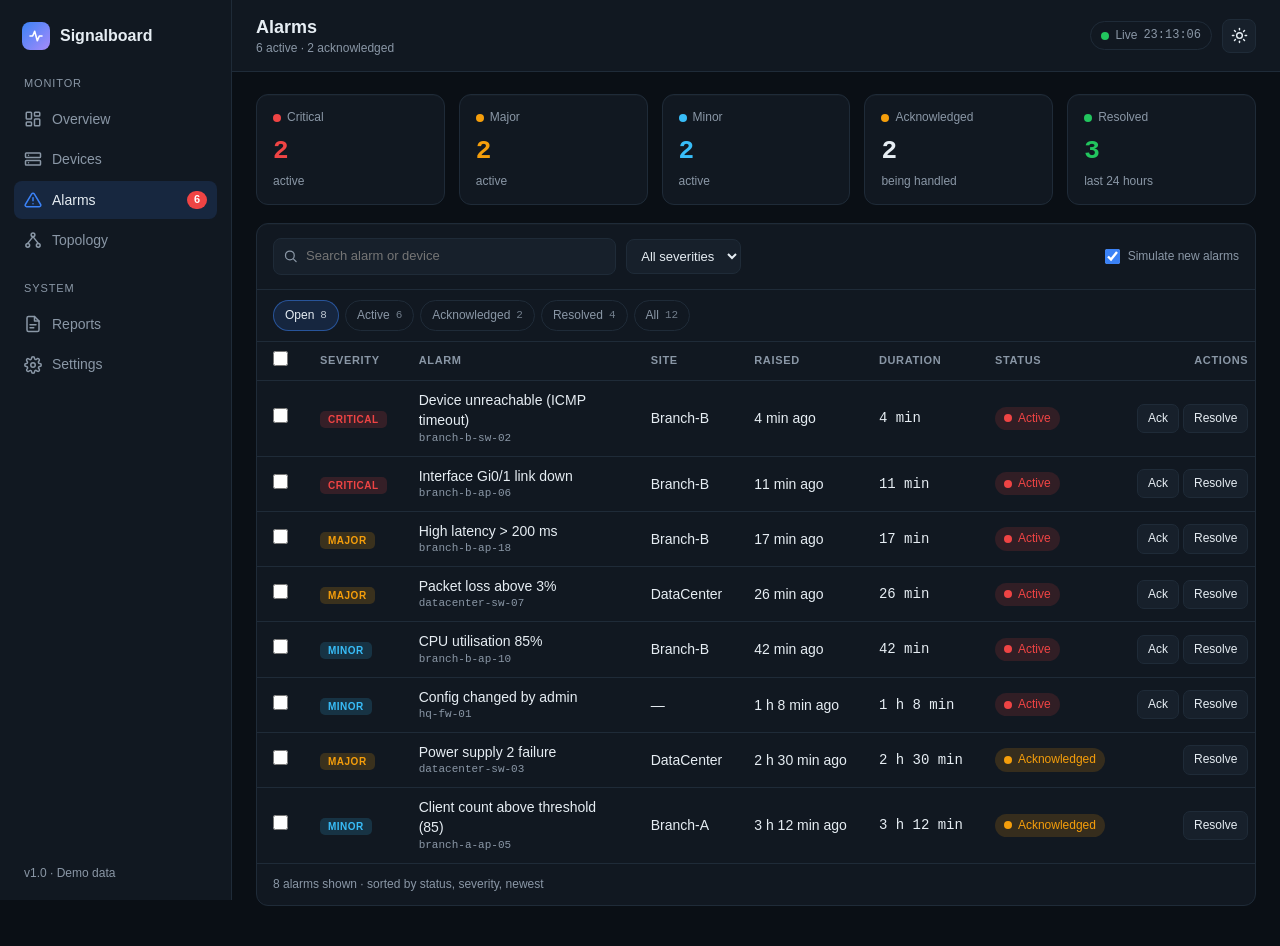
==== alarms.html @ ea146027 "Add files via upload" ====
<!DOCTYPE html>
<html lang="en" data-theme="dark">
<head>
<meta charset="UTF-8">
<meta name="viewport" content="width=device-width, initial-scale=1.0">
<title>Alarms — Signalboard NOC Dashboard</title>
<script>try{document.documentElement.setAttribute("data-theme",localStorage.getItem("sb-theme")||"dark")}catch(e){}</script>
<link rel="stylesheet" href="assets/css/style.css">
</head>
<body>
<div class="app">

  <!-- ========== SIDEBAR ========== -->
  <aside class="sidebar" id="sidebar">
    <div class="brand">
      <div class="brand-mark">
        <svg width="16" height="16" viewBox="0 0 24 24" fill="none" stroke="#fff" stroke-width="2.4" stroke-linecap="round" stroke-linejoin="round"><polyline points="3 12 7 12 10 5 14 19 17 12 21 12"/></svg>
      </div>
      Signalboard
    </div>

    <nav class="nav">
      <div class="nav-label">Monitor</div>
      <a href="index.html">
        <svg width="18" height="18" viewBox="0 0 24 24" fill="none" stroke="currentColor" stroke-width="2" stroke-linecap="round" stroke-linejoin="round"><rect x="3" y="3" width="7" height="9" rx="1"/><rect x="14" y="3" width="7" height="5" rx="1"/><rect x="14" y="12" width="7" height="9" rx="1"/><rect x="3" y="16" width="7" height="5" rx="1"/></svg>
        Overview
      </a>
      <a href="devices.html">
        <svg width="18" height="18" viewBox="0 0 24 24" fill="none" stroke="currentColor" stroke-width="2" stroke-linecap="round" stroke-linejoin="round"><rect x="2" y="4" width="20" height="6" rx="1"/><rect x="2" y="14" width="20" height="6" rx="1"/><line x1="6" y1="7" x2="6.01" y2="7"/><line x1="6" y1="17" x2="6.01" y2="17"/></svg>
        Devices
      </a>
      <a href="alarms.html" class="active">
        <svg width="18" height="18" viewBox="0 0 24 24" fill="none" stroke="currentColor" stroke-width="2" stroke-linecap="round" stroke-linejoin="round"><path d="M10.3 3.9 1.8 18a2 2 0 0 0 1.7 3h17a2 2 0 0 0 1.7-3L13.7 3.9a2 2 0 0 0-3.4 0z"/><line x1="12" y1="9" x2="12" y2="13"/><line x1="12" y1="17" x2="12.01" y2="17"/></svg>
        Alarms <span class="count" id="navAlarmCount">0</span>
      </a>
      <a href="#">
        <svg width="18" height="18" viewBox="0 0 24 24" fill="none" stroke="currentColor" stroke-width="2" stroke-linecap="round" stroke-linejoin="round"><circle cx="12" cy="5" r="2.5"/><circle cx="5" cy="19" r="2.5"/><circle cx="19" cy="19" r="2.5"/><line x1="12" y1="7.5" x2="5" y2="16.5"/><line x1="12" y1="7.5" x2="19" y2="16.5"/></svg>
        Topology
      </a>
    </nav>

    <nav class="nav">
      <div class="nav-label">System</div>
      <a href="#">
        <svg width="18" height="18" viewBox="0 0 24 24" fill="none" stroke="currentColor" stroke-width="2" stroke-linecap="round" stroke-linejoin="round"><path d="M14 2H6a2 2 0 0 0-2 2v16a2 2 0 0 0 2 2h12a2 2 0 0 0 2-2V8z"/><polyline points="14 2 14 8 20 8"/><line x1="8" y1="13" x2="16" y2="13"/><line x1="8" y1="17" x2="13" y2="17"/></svg>
        Reports
      </a>
      <a href="#">
        <svg width="18" height="18" viewBox="0 0 24 24" fill="none" stroke="currentColor" stroke-width="2" stroke-linecap="round" stroke-linejoin="round"><circle cx="12" cy="12" r="3"/><path d="M19.4 15a1.7 1.7 0 0 0 .3 1.8l.1.1a2 2 0 1 1-2.8 2.8l-.1-.1a1.7 1.7 0 0 0-1.8-.3 1.7 1.7 0 0 0-1 1.5V21a2 2 0 1 1-4 0v-.1a1.7 1.7 0 0 0-1.1-1.5 1.7 1.7 0 0 0-1.8.3l-.1.1a2 2 0 1 1-2.8-2.8l.1-.1a1.7 1.7 0 0 0 .3-1.8 1.7 1.7 0 0 0-1.5-1H3a2 2 0 1 1 0-4h.1a1.7 1.7 0 0 0 1.5-1.1 1.7 1.7 0 0 0-.3-1.8l-.1-.1a2 2 0 1 1 2.8-2.8l.1.1a1.7 1.7 0 0 0 1.8.3H9a1.7 1.7 0 0 0 1-1.5V3a2 2 0 1 1 4 0v.1a1.7 1.7 0 0 0 1 1.5 1.7 1.7 0 0 0 1.8-.3l.1-.1a2 2 0 1 1 2.8 2.8l-.1.1a1.7 1.7 0 0 0-.3 1.8V9a1.7 1.7 0 0 0 1.5 1H21a2 2 0 1 1 0 4h-.1a1.7 1.7 0 0 0-1.5 1z"/></svg>
        Settings
      </a>
    </nav>

    <div class="sidebar-foot">v1.0 · Demo data</div>
  </aside>
  <div class="scrim" id="scrim"></div>

  <!-- ========== MAIN ========== -->
  <div class="main">
    <header class="topbar">
      <button class="icon-btn menu-btn" id="menuBtn" aria-label="Open menu">
        <svg width="18" height="18" viewBox="0 0 24 24" fill="none" stroke="currentColor" stroke-width="2" stroke-linecap="round"><line x1="3" y1="6" x2="21" y2="6"/><line x1="3" y1="12" x2="21" y2="12"/><line x1="3" y1="18" x2="21" y2="18"/></svg>
      </button>
      <div>
        <h1>Alarms</h1>
        <div class="sub" id="pageSub">Live alarm console</div>
      </div>
      <div class="topbar-right">
        <span class="live"><span class="dot"></span><span class="live-text">Live</span> <span class="mono" id="clock">--:--:--</span></span>
        <button class="icon-btn" id="themeBtn" aria-label="Toggle theme">
          <svg id="themeIcon" width="17" height="17" viewBox="0 0 24 24" fill="none" stroke="currentColor" stroke-width="2" stroke-linecap="round" stroke-linejoin="round"></svg>
        </button>
      </div>
    </header>


    <main class="content">

      <!-- Severity summary (click to filter) -->
      <section class="kpis" id="sevCards"></section>

      <section class="card">
        <!-- Toolbar -->
        <div class="toolbar">
          <label class="search">
            <svg width="15" height="15" viewBox="0 0 24 24" fill="none" stroke="currentColor" stroke-width="2" stroke-linecap="round"><circle cx="11" cy="11" r="7"/><line x1="21" y1="21" x2="16.6" y2="16.6"/></svg>
            <input class="input" id="q" type="search" placeholder="Search alarm or device" autocomplete="off">
          </label>
          <div class="filters">
            <select class="select" id="fSev" aria-label="Filter by severity">
              <option value="all">All severities</option>
              <option value="critical">Critical</option>
              <option value="major">Major</option>
              <option value="minor">Minor</option>
            </select>
          </div>
          <div class="spacer"></div>
          <label class="toggle">
            <input type="checkbox" id="simToggle" checked>
            <span>Simulate new alarms</span>
          </label>
        </div>

        <!-- Status chips -->
        <div class="toolbar" style="padding-top:10px;padding-bottom:10px">
          <div class="chips" id="chips"></div>
        </div>

        <!-- Bulk action bar (visible when rows are selected) -->
        <div class="bulkbar" id="bulkbar" hidden>
          <span id="bulkCount">0 selected</span>
          <button class="btn" id="bulkAck">Acknowledge</button>
          <button class="btn" id="bulkResolve">Resolve</button>
          <button class="btn" id="bulkClear" style="margin-left:auto">Clear selection</button>
        </div>

        <!-- Alarm table -->
        <div class="table-scroll">
          <table class="dev-table alarm-table">
            <thead>
              <tr>
                <th style="width:36px"><input type="checkbox" class="cb" id="selAll" aria-label="Select all"></th>
                <th>Severity</th>
                <th>Alarm</th>
                <th class="hide-sm">Site</th>
                <th class="hide-sm">Raised</th>
                <th class="hide-sm">Duration</th>
                <th class="hide-sm">Status</th>
                <th class="num hide-sm">Actions</th>
              </tr>
            </thead>
            <tbody id="rows"></tbody>
          </table>
          <div class="empty" id="empty" hidden>No alarms match your filters. 🎉</div>
        </div>

        <div class="pager">
          <span class="info" id="pagerInfo"></span>
        </div>
      </section>
    </main>
  </div>
</div>

<!-- Alarm detail drawer -->
<div class="scrim drawer-scrim" id="drawerScrim"></div>
<aside class="drawer" id="drawer" aria-hidden="true">
  <div class="drawer-head">
    <div>
      <div id="dSev"></div>
      <h3 style="margin-top:8px" id="dMsg">—</h3>
      <div class="dev-sub mono" id="dDevice"></div>
    </div>
    <button class="icon-btn" id="drawerClose" aria-label="Close">
      <svg width="16" height="16" viewBox="0 0 24 24" fill="none" stroke="currentColor" stroke-width="2" stroke-linecap="round"><line x1="18" y1="6" x2="6" y2="18"/><line x1="6" y1="6" x2="18" y2="18"/></svg>
    </button>
  </div>
  <div class="drawer-body">
    <div>
      <div class="section-title">Details</div>
      <dl class="kv" id="dInfo"></dl>
    </div>
    <div>
      <div class="section-title">Timeline</div>
      <ol class="timeline" id="dTimeline"></ol>
    </div>
    <div>
      <div class="section-title">Notes</div>
      <div id="dNotes"></div>
      <textarea class="input textarea" id="noteInput" rows="3" placeholder="Add a note for the team…"></textarea>
      <div style="display:flex;justify-content:flex-end;margin-top:8px">
        <button class="btn" id="noteBtn">Add note</button>
      </div>
    </div>
  </div>
  <div class="drawer-foot">
    <button class="btn btn-lg" id="dAck">Acknowledge</button>
    <button class="btn btn-lg btn-primary" id="dResolve" style="margin-left:auto">Resolve</button>
  </div>
</aside>

<script src="assets/js/data.js"></script>
<script src="assets/js/app.js"></script>
<script src="assets/js/alarms.js"></script>
</body>
</html>
---- assets/css/style.css ----
/* =========================================================
   Signalboard NOC Dashboard — shared stylesheet
   Colors are defined once as CSS variables per theme.
   ========================================================= */

/* ---------- Theme tokens ---------- */
:root[data-theme="dark"] {
  --bg: #0a0f15;
  --panel: #111821;
  --panel-2: #17202b;
  --border: #1f2b38;
  --text: #e6edf3;
  --muted: #8a97a6;
  --accent: #3b82f6;
  --ok: #22c55e;
  --warn: #f59e0b;
  --crit: #ef4444;
  --in: #38bdf8;
  --out: #a78bfa;
  --grid: rgba(255,255,255,0.06);
  --shadow: 0 1px 0 rgba(255,255,255,0.02) inset;
  --overlay: rgba(0,0,0,0.5);
}
:root[data-theme="light"] {
  --bg: #f3f5f8;
  --panel: #ffffff;
  --panel-2: #f6f8fb;
  --border: #e1e6ed;
  --text: #17202b;
  --muted: #5f6b7a;
  --accent: #2563eb;
  --ok: #16a34a;
  --warn: #d97706;
  --crit: #dc2626;
  --in: #0284c7;
  --out: #7c3aed;
  --grid: rgba(0,0,0,0.07);
  --shadow: 0 1px 2px rgba(16,24,40,0.05);
  --overlay: rgba(15,23,42,0.35);
}

/* ---------- Base ---------- */
* { box-sizing: border-box; margin: 0; padding: 0; }
html, body { height: 100%; }
body {
  font-family: -apple-system, BlinkMacSystemFont, "Segoe UI", Roboto, "Helvetica Neue", Arial, sans-serif;
  background: var(--bg);
  color: var(--text);
  font-size: 14px;
  line-height: 1.45;
  -webkit-font-smoothing: antialiased;
}
.mono { font-family: ui-monospace, "SF Mono", Menlo, Consolas, monospace; font-variant-numeric: tabular-nums; }
.muted { color: var(--muted); }

/* ---------- App layout ---------- */
.app { display: grid; grid-template-columns: 232px 1fr; min-height: 100vh; }

.sidebar {
  background: var(--panel);
  border-right: 1px solid var(--border);
  padding: 18px 14px;
  display: flex; flex-direction: column; gap: 22px;
  position: sticky; top: 0; height: 100vh;
}
.brand { display: flex; align-items: center; gap: 10px; padding: 4px 8px; font-weight: 700; font-size: 16px; }
.brand-mark {
  width: 28px; height: 28px; border-radius: 8px;
  background: linear-gradient(135deg, var(--accent), var(--out));
  display: grid; place-items: center;
}
.nav { display: flex; flex-direction: column; gap: 2px; }
.nav-label { font-size: 11px; text-transform: uppercase; letter-spacing: .08em; color: var(--muted); padding: 0 10px 6px; }
.nav a {
  display: flex; align-items: center; gap: 10px;
  padding: 9px 10px; border-radius: 8px;
  color: var(--muted); text-decoration: none; font-weight: 500;
}
.nav a:hover { background: var(--panel-2); color: var(--text); }
.nav a.active { background: color-mix(in srgb, var(--accent) 14%, transparent); color: var(--text); }
.nav a.active svg { color: var(--accent); }
.nav .count {
  margin-left: auto; font-size: 11px; font-weight: 600;
  background: var(--crit); color: #fff; border-radius: 999px; padding: 1px 7px;
}
.sidebar-foot { margin-top: auto; font-size: 12px; color: var(--muted); padding: 0 10px; }

.main { display: flex; flex-direction: column; min-width: 0; }

.topbar {
  display: flex; align-items: center; gap: 12px;
  padding: 14px 24px; border-bottom: 1px solid var(--border);
  background: var(--panel); position: sticky; top: 0; z-index: 5;
}
.topbar h1 { font-size: 18px; font-weight: 650; }
.topbar .sub { color: var(--muted); font-size: 12px; }
.topbar-right { margin-left: auto; display: flex; align-items: center; gap: 10px; }
.live {
  display: inline-flex; align-items: center; gap: 6px;
  font-size: 12px; color: var(--muted);
  padding: 5px 10px; border: 1px solid var(--border); border-radius: 999px;
}
.dot { width: 8px; height: 8px; border-radius: 50%; background: var(--ok); display: inline-block; flex-shrink: 0; }
.dot.up { background: var(--ok); }
.dot.warning { background: var(--warn); }
.dot.down { background: var(--crit); }
.live .dot { animation: pulse 1.6s infinite; }
@keyframes pulse {
  0% { box-shadow: 0 0 0 0 color-mix(in srgb, var(--ok) 60%, transparent); }
  70% { box-shadow: 0 0 0 7px transparent; }
  100% { box-shadow: 0 0 0 0 transparent; }
}
.icon-btn {
  width: 34px; height: 34px; border-radius: 8px;
  border: 1px solid var(--border); background: var(--panel-2); color: var(--text);
  display: grid; place-items: center; cursor: pointer;
}
.icon-btn:hover { border-color: var(--accent); }
.menu-btn { display: none; }

.content { padding: 22px 24px 40px; display: flex; flex-direction: column; gap: 18px; }

/* ---------- Cards ---------- */
.card {
  background: var(--panel);
  border: 1px solid var(--border);
  border-radius: 12px;
  box-shadow: var(--shadow);
}
.card-head { display: flex; align-items: center; gap: 10px; padding: 14px 16px 0; }
.card-head h2 { font-size: 14px; font-weight: 600; }
.card-head .hint { color: var(--muted); font-size: 12px; margin-left: auto; }
.card-body { padding: 14px 16px 16px; }

/* ---------- Buttons & form controls ---------- */
.btn {
  font: inherit; font-size: 12px; font-weight: 500;
  padding: 5px 10px; border-radius: 7px; cursor: pointer;
  border: 1px solid var(--border); background: var(--panel-2); color: var(--text);
  display: inline-flex; align-items: center; gap: 6px; white-space: nowrap;
}
.btn:hover { border-color: var(--accent); }
.btn:disabled { cursor: default; border-color: var(--border); opacity: .6; }
.btn-lg { font-size: 13px; padding: 8px 12px; }
.btn-primary { background: var(--accent); border-color: var(--accent); color: #fff; }
.btn-primary:hover { filter: brightness(1.08); }

.input, .select {
  font: inherit; font-size: 13px; color: var(--text);
  background: var(--panel-2); border: 1px solid var(--border);
  border-radius: 8px; padding: 8px 10px; outline: none;
}
.input:focus, .select:focus { border-color: var(--accent); }
.search { position: relative; flex: 1; min-width: 200px; max-width: 360px; }
.search svg { position: absolute; left: 10px; top: 50%; transform: translateY(-50%); color: var(--muted); }
.search .input { width: 100%; padding-left: 32px; }

.chips { display: flex; gap: 6px; flex-wrap: wrap; }
.chip {
  font: inherit; font-size: 12px; font-weight: 500; cursor: pointer;
  padding: 6px 11px; border-radius: 999px;
  border: 1px solid var(--border); background: transparent; color: var(--muted);
  display: inline-flex; align-items: center; gap: 6px;
}
.chip:hover { color: var(--text); }
.chip.active { background: color-mix(in srgb, var(--accent) 14%, transparent); border-color: color-mix(in srgb, var(--accent) 50%, transparent); color: var(--text); }
.chip .n { font-family: ui-monospace, Menlo, Consolas, monospace; font-size: 11px; opacity: .8; }

/* ---------- Status badge ---------- */
.badge {
  display: inline-flex; align-items: center; gap: 6px;
  font-size: 12px; font-weight: 500; padding: 3px 9px; border-radius: 999px;
}
.badge.up { background: color-mix(in srgb, var(--ok) 14%, transparent); color: var(--ok); }
.badge.warning { background: color-mix(in srgb, var(--warn) 16%, transparent); color: var(--warn); }
.badge.down { background: color-mix(in srgb, var(--crit) 14%, transparent); color: var(--crit); }

/* ---------- Tables ---------- */
table { width: 100%; border-collapse: collapse; }
th, td { text-align: left; padding: 9px 16px; border-top: 1px solid var(--border); white-space: nowrap; }
th { font-size: 11px; text-transform: uppercase; letter-spacing: .06em; color: var(--muted); font-weight: 600; border-top: none; }
td.num, th.num { text-align: right; }
.lat-good { color: var(--ok); }
.lat-mid { color: var(--warn); }
.lat-bad { color: var(--crit); }
.dev-name { font-weight: 500; }
.dev-sub { font-size: 11px; color: var(--muted); }
.table-scroll { overflow-x: auto; }

/* ---------- Overview: KPIs ---------- */
.kpis { display: grid; grid-template-columns: repeat(auto-fit, minmax(170px, 1fr)); gap: 14px; }
.kpi { padding: 14px 16px; }
.kpi .label { color: var(--muted); font-size: 12px; display: flex; align-items: center; gap: 6px; }
.kpi .value { font-size: 26px; font-weight: 650; margin-top: 6px; letter-spacing: -.01em; }
.kpi .value small { font-size: 13px; color: var(--muted); font-weight: 500; margin-left: 3px; }
.kpi .delta { font-size: 12px; margin-top: 2px; color: var(--muted); }
.kpi.ok .value { color: var(--ok); }
.kpi.crit .value { color: var(--crit); }
.kpi.warn .value { color: var(--warn); }

.grid-2 { display: grid; grid-template-columns: minmax(0, 2fr) minmax(0, 1fr); gap: 14px; }

/* ---------- Overview: traffic chart ---------- */
.legend { display: flex; gap: 14px; font-size: 12px; color: var(--muted); }
.legend i { display: inline-block; width: 10px; height: 3px; border-radius: 2px; margin-right: 6px; vertical-align: middle; }
.chart-wrap { position: relative; height: 260px; }
.chart-wrap canvas { width: 100%; height: 100%; display: block; }
.traffic-stats { display: flex; gap: 22px; margin-top: 10px; flex-wrap: wrap; }
.traffic-stats div { font-size: 12px; color: var(--muted); }
.traffic-stats b { display: block; font-size: 16px; color: var(--text); font-weight: 600; }

/* ---------- Overview: donut & bars ---------- */
.donut-wrap { display: flex; align-items: center; gap: 18px; }
.donut { width: 140px; height: 140px; flex-shrink: 0; }
.donut-center { font-size: 22px; font-weight: 700; fill: var(--text); }
.donut-sub { font-size: 10px; fill: var(--muted); }
.status-list { list-style: none; display: flex; flex-direction: column; gap: 9px; flex: 1; }
.status-list li { display: flex; align-items: center; gap: 8px; font-size: 13px; }
.status-list li span:last-child { margin-left: auto; font-weight: 600; }
.types { margin-top: 16px; display: flex; flex-direction: column; gap: 10px; }
.type-row { display: grid; grid-template-columns: 90px 1fr 38px; align-items: center; gap: 10px; font-size: 12px; color: var(--muted); }
.bar { height: 6px; border-radius: 4px; background: var(--panel-2); overflow: hidden; }
.bar > span { display: block; height: 100%; border-radius: 4px; background: var(--accent); }
.type-row .n { text-align: right; color: var(--text); }

/* ---------- Overview: alarms ---------- */
.alarm-list { list-style: none; }
.alarm {
  display: grid; grid-template-columns: auto 1fr auto; gap: 12px; align-items: center;
  padding: 11px 16px; border-top: 1px solid var(--border);
}
.alarm:first-child { border-top: none; }
.sev {
  font-size: 10px; font-weight: 700; letter-spacing: .05em; text-transform: uppercase;
  padding: 3px 8px; border-radius: 5px; min-width: 64px; text-align: center;
}
.sev.critical { background: color-mix(in srgb, var(--crit) 16%, transparent); color: var(--crit); }
.sev.major { background: color-mix(in srgb, var(--warn) 18%, transparent); color: var(--warn); }
.sev.minor { background: color-mix(in srgb, var(--in) 16%, transparent); color: var(--in); }
.alarm .msg { font-weight: 500; }
.alarm .meta { font-size: 12px; color: var(--muted); }
.alarm.acked { opacity: .45; }

/* ---------- Devices page ---------- */
.toolbar { display: flex; align-items: center; gap: 10px; flex-wrap: wrap; padding: 14px 16px; border-bottom: 1px solid var(--border); }
.toolbar .spacer { flex: 1; }
.filters { display: flex; gap: 8px; flex-wrap: wrap; }

.dev-table th.sortable { cursor: pointer; user-select: none; }
.dev-table th.sortable:hover { color: var(--text); }
.dev-table th .arrow { display: inline-block; width: 10px; margin-left: 4px; opacity: .9; }
.dev-table tbody tr { cursor: pointer; }
.dev-table tbody tr:hover td { background: var(--panel-2); }
.dev-table tbody tr.selected td { background: color-mix(in srgb, var(--accent) 10%, transparent); }
.empty { padding: 40px 16px; text-align: center; color: var(--muted); }

.pager { display: flex; align-items: center; gap: 10px; padding: 12px 16px; border-top: 1px solid var(--border); flex-wrap: wrap; }
.pager .info { font-size: 12px; color: var(--muted); }
.pager .pages { margin-left: auto; display: flex; gap: 4px; }
.pager .btn.current { background: var(--accent); border-color: var(--accent); color: #fff; }

/* Drawer (device quick view) */
.drawer {
  position: fixed; top: 0; right: 0; bottom: 0; width: 380px; max-width: 100%;
  background: var(--panel); border-left: 1px solid var(--border);
  z-index: 30; transform: translateX(100%); transition: transform .22s ease;
  display: flex; flex-direction: column;
}
.drawer.open { transform: translateX(0); box-shadow: -10px 0 40px rgba(0,0,0,.25); }
.drawer-head { display: flex; align-items: flex-start; gap: 10px; padding: 18px 18px 14px; border-bottom: 1px solid var(--border); }
.drawer-head h3 { font-size: 16px; font-weight: 650; }
.drawer-head .icon-btn { margin-left: auto; flex-shrink: 0; }
.drawer-body { padding: 16px 18px; overflow-y: auto; display: flex; flex-direction: column; gap: 18px; }
.kv { display: grid; grid-template-columns: 110px 1fr; gap: 8px 12px; font-size: 13px; }
.kv dt { color: var(--muted); }
.section-title { font-size: 11px; text-transform: uppercase; letter-spacing: .07em; color: var(--muted); font-weight: 600; margin-bottom: 8px; }
.meter { display: grid; grid-template-columns: 60px 1fr 44px; gap: 10px; align-items: center; font-size: 12px; margin-bottom: 8px; }
.meter .bar > span.hi { background: var(--warn); }
.meter .bar > span.crit { background: var(--crit); }
.spark { width: 100%; height: 70px; display: block; }
.drawer-foot { margin-top: auto; padding: 14px 18px; border-top: 1px solid var(--border); display: flex; gap: 8px; }

/* Toast */
.toast {
  position: fixed; left: 50%; bottom: 24px; transform: translate(-50%, 20px);
  background: var(--text); color: var(--bg); font-size: 13px; font-weight: 500;
  padding: 10px 16px; border-radius: 10px; opacity: 0; pointer-events: none;
  transition: opacity .2s, transform .2s; z-index: 50; max-width: calc(100% - 32px);
}
.toast.show { opacity: 1; transform: translate(-50%, 0); }

/* ---------- Overlay ---------- */
.scrim { display: none; }
.scrim.show { display: block; position: fixed; inset: 0; background: var(--overlay); z-index: 15; }
.scrim.drawer-scrim.show { z-index: 25; }

/* ---------- Responsive ---------- */
@media (max-width: 1100px) {
  .grid-2 { grid-template-columns: 1fr; }
}
@media (max-width: 860px) {
  .app { grid-template-columns: 1fr; }
  .sidebar {
    position: fixed; left: 0; top: 0; z-index: 20; width: 250px;
    transform: translateX(-100%); transition: transform .2s ease;
  }
  .sidebar.open { transform: translateX(0); box-shadow: 0 0 40px rgba(0,0,0,.4); }
  .menu-btn { display: grid; }
  .topbar { padding: 12px 16px; }
  .topbar .sub, .live .live-text { display: none; }
  .content { padding: 16px 14px 32px; }
  .chart-wrap { height: 200px; }
  .donut-wrap { flex-direction: column; align-items: stretch; }
  .donut { margin: 0 auto; }
  .hide-sm { display: none; }
  .search { max-width: none; min-width: 100%; }
  .filters { width: 100%; }
  .filters .select { flex: 1; }
  .pager .pages { margin-left: 0; }
}

/* ---------- Alarms page ---------- */
.sev-card { padding: 14px 16px; cursor: pointer; text-align: left; font: inherit; color: inherit; width: 100%; transition: border-color .15s; }
.sev-card:hover { border-color: var(--accent); }
.sev-card.active { border-color: var(--accent); box-shadow: 0 0 0 1px var(--accent) inset; }
.sev-card .label { color: var(--muted); font-size: 12px; display: flex; align-items: center; gap: 6px; }
.sev-card .value { font-size: 26px; font-weight: 650; margin-top: 6px; }
.sev-card .delta { font-size: 12px; color: var(--muted); margin-top: 2px; }
.sev-card.critical .value { color: var(--crit); }
.sev-card.major .value { color: var(--warn); }
.sev-card.minor .value { color: var(--in); }
.sev-card.resolved .value { color: var(--ok); }

.toggle { display: inline-flex; align-items: center; gap: 8px; font-size: 12px; color: var(--muted); cursor: pointer; }
.toggle input, .cb { accent-color: var(--accent); width: 15px; height: 15px; cursor: pointer; }

.bulkbar {
  display: flex; align-items: center; gap: 8px; flex-wrap: wrap;
  padding: 10px 16px; border-bottom: 1px solid var(--border);
  background: color-mix(in srgb, var(--accent) 8%, transparent); font-size: 13px; font-weight: 500;
}
.bulkbar[hidden] { display: none; }

.alarm-table td { vertical-align: middle; }
.alarm-table .msg { font-weight: 500; white-space: normal; min-width: 200px; }
.alarm-table td.actions { text-align: right; }
.alarm-table td.actions .btn + .btn { margin-left: 4px; }
.alarm-table tr.resolved td { opacity: .6; }
.alarm-table tr.flash td { animation: flash 2.4s ease-out; }
@keyframes flash { 0% { background: color-mix(in srgb, var(--crit) 22%, transparent); } 100% { background: transparent; } }

.timeline { list-style: none; position: relative; padding-left: 18px; }
.timeline::before { content: ""; position: absolute; left: 4px; top: 6px; bottom: 6px; width: 2px; background: var(--border); }
.timeline li { position: relative; padding: 0 0 12px; font-size: 13px; }
.timeline li::before { content: ""; position: absolute; left: -18px; top: 5px; width: 10px; height: 10px; border-radius: 50%; background: var(--panel); border: 2px solid var(--accent); }
.timeline li:last-child { padding-bottom: 0; }
.timeline .when { font-size: 11px; color: var(--muted); }

.note { background: var(--panel-2); border: 1px solid var(--border); border-radius: 8px; padding: 9px 11px; margin-bottom: 8px; font-size: 13px; }
.note .by { font-size: 11px; color: var(--muted); margin-bottom: 2px; }
.show-sm { display: none; }
@media (max-width: 860px) { .show-sm { display: block; } .alarm-table .msg { min-width: 0; } .alarm-table td, .alarm-table th { padding-left: 10px; padding-right: 10px; } }
.textarea { width: 100%; resize: vertical; min-height: 64px; font-family: inherit; }
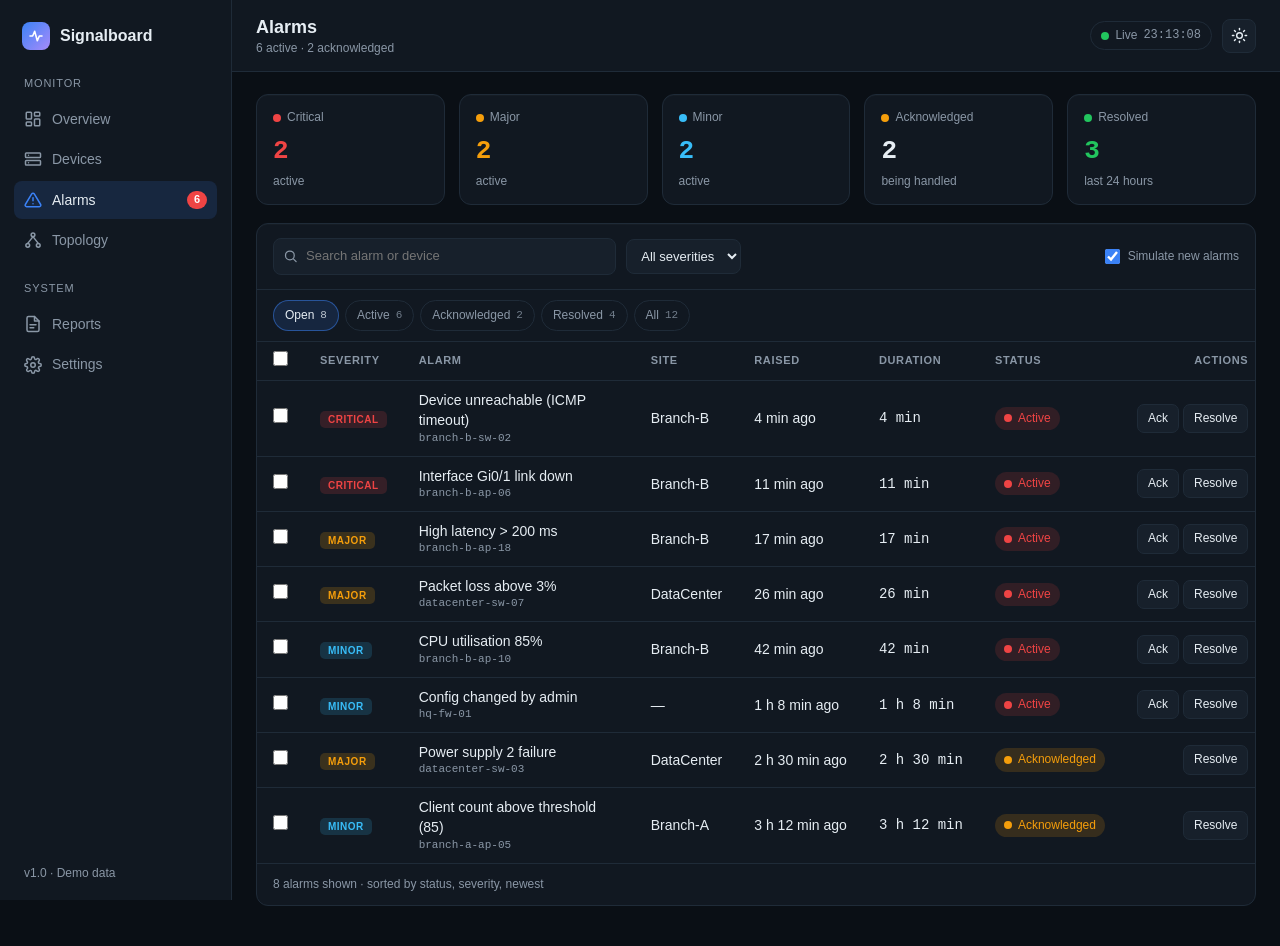
==== commit 069b14f8: "Add files via upload" ====
--- a/alarms.html
+++ b/alarms.html
@@ -33,7 +33,7 @@
         <svg width="18" height="18" viewBox="0 0 24 24" fill="none" stroke="currentColor" stroke-width="2" stroke-linecap="round" stroke-linejoin="round"><path d="M10.3 3.9 1.8 18a2 2 0 0 0 1.7 3h17a2 2 0 0 0 1.7-3L13.7 3.9a2 2 0 0 0-3.4 0z"/><line x1="12" y1="9" x2="12" y2="13"/><line x1="12" y1="17" x2="12.01" y2="17"/></svg>
         Alarms <span class="count" id="navAlarmCount">0</span>
       </a>
-      <a href="#">
+      <a href="topology.html">
         <svg width="18" height="18" viewBox="0 0 24 24" fill="none" stroke="currentColor" stroke-width="2" stroke-linecap="round" stroke-linejoin="round"><circle cx="12" cy="5" r="2.5"/><circle cx="5" cy="19" r="2.5"/><circle cx="19" cy="19" r="2.5"/><line x1="12" y1="7.5" x2="5" y2="16.5"/><line x1="12" y1="7.5" x2="19" y2="16.5"/></svg>
         Topology
       </a>
--- a/assets/css/style.css
+++ b/assets/css/style.css
@@ -361,3 +361,57 @@
 .show-sm { display: none; }
 @media (max-width: 860px) { .show-sm { display: block; } .alarm-table .msg { min-width: 0; } .alarm-table td, .alarm-table th { padding-left: 10px; padding-right: 10px; } }
 .textarea { width: 100%; resize: vertical; min-height: 64px; font-family: inherit; }
+
+/* ---------- Topology page ---------- */
+.zoom { display: flex; gap: 6px; }
+.zoom .icon-btn { font-size: 18px; font-weight: 600; line-height: 1; }
+.topo-legend { flex-wrap: wrap; }
+.topo-legend span { display: inline-flex; align-items: center; gap: 6px; }
+.lg-node { width: 12px; height: 12px; border-radius: 4px; border: 2px solid var(--ok); background: var(--panel-2); display: inline-block; }
+.lg-node.warning { border-color: var(--warn); }
+.lg-node.down { border-color: var(--crit); }
+.lg-line { width: 18px; height: 3px; background: var(--muted); display: inline-block; border-radius: 2px; }
+.lg-line.thin { height: 1.5px; }
+
+.topo-wrap { position: relative; height: 620px; overflow: hidden; border-top: 1px solid var(--border); }
+.topo { width: 100%; height: 100%; display: block; cursor: grab; touch-action: none; user-select: none; }
+.topo.panning { cursor: grabbing; }
+.topo-hint { position: absolute; left: 12px; bottom: 10px; font-size: 11px; color: var(--muted); background: var(--panel); padding: 4px 8px; border-radius: 6px; border: 1px solid var(--border); pointer-events: none; }
+
+.topo .site-box { fill: color-mix(in srgb, var(--panel-2) 60%, transparent); stroke: var(--border); stroke-dasharray: 4 4; }
+.topo .site-label { fill: var(--muted); font-size: 12px; font-weight: 600; letter-spacing: .06em; text-transform: uppercase; }
+
+.topo .link { stroke: var(--muted); stroke-opacity: .45; fill: none; cursor: pointer; transition: stroke-opacity .15s; }
+.topo .link.warning { stroke: var(--warn); stroke-opacity: .85; }
+.topo .link.down { stroke: var(--crit); stroke-opacity: .9; stroke-dasharray: 5 5; }
+.topo .link-hit { stroke: transparent; stroke-width: 12; fill: none; cursor: pointer; }
+.topo .link-hit:hover + .link, .topo .link.hl { stroke: var(--accent); stroke-opacity: 1; }
+.topo .flow { fill: none; stroke: var(--in); stroke-width: 2; stroke-dasharray: 2 14; stroke-linecap: round; pointer-events: none; animation: flow linear infinite; }
+.topo.no-flow .flow { display: none; }
+@keyframes flow { to { stroke-dashoffset: -32; } }
+
+.topo .node { cursor: pointer; }
+.topo .node rect.box { fill: var(--panel); stroke-width: 2; transition: stroke-width .15s; }
+.topo .node.up rect.box { stroke: var(--ok); }
+.topo .node.warning rect.box { stroke: var(--warn); }
+.topo .node.down rect.box { stroke: var(--crit); }
+.topo .node.cloud rect.box { stroke: var(--accent); }
+.topo .node:hover rect.box, .topo .node.sel rect.box { stroke-width: 3.5; }
+.topo .node .glyph { fill: var(--text); font-size: 10px; font-weight: 700; font-family: ui-monospace, Menlo, Consolas, monospace; }
+.topo .node .lbl { fill: var(--muted); font-size: 10px; font-family: ui-monospace, Menlo, Consolas, monospace; }
+.topo.no-labels .lbl { display: none; }
+.topo .node.down .pulse { fill: none; stroke: var(--crit); stroke-width: 2; animation: ring 1.6s ease-out infinite; transform-box: fill-box; transform-origin: center; }
+@keyframes ring { 0% { opacity: .8; transform: scale(1); } 100% { opacity: 0; transform: scale(1.6); } }
+
+.topo .dim { opacity: .15; }
+
+.nb-list { list-style: none; display: flex; flex-direction: column; gap: 6px; }
+.nb-list li { display: flex; align-items: center; gap: 8px; font-size: 13px; padding: 7px 10px; border: 1px solid var(--border); border-radius: 8px; background: var(--panel-2); cursor: pointer; }
+.nb-list li:hover { border-color: var(--accent); }
+.nb-list .u { margin-left: auto; font-size: 12px; color: var(--muted); }
+
+@media (max-width: 860px) {
+  .topo-wrap { height: 460px; }
+  .topo-legend { display: none; }
+  .topo-hint { display: none; }
+}
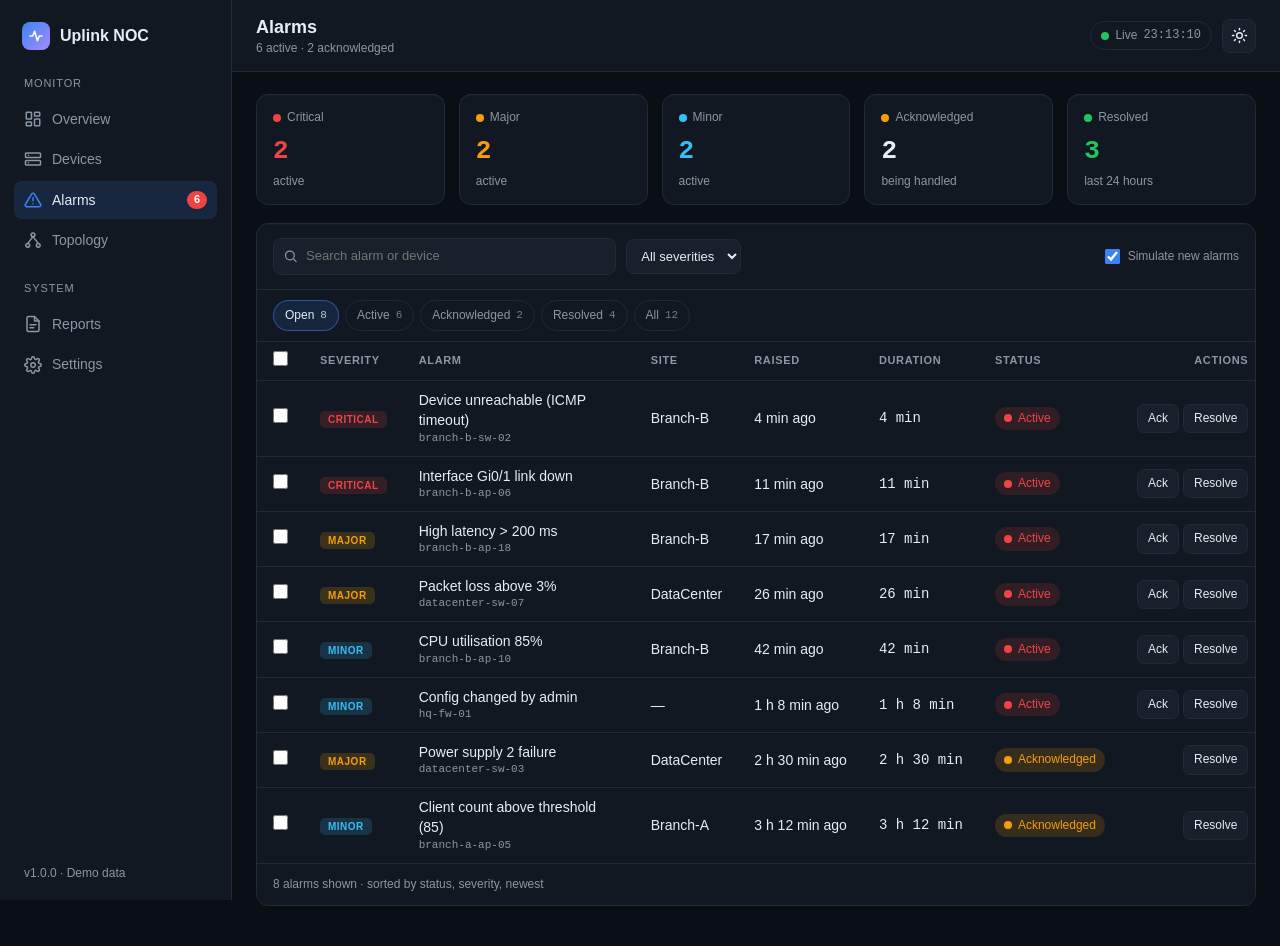
==== commit 2473afb2: "Add files via upload" ====
--- a/alarms.html
+++ b/alarms.html
@@ -3,8 +3,8 @@
 <head>
 <meta charset="UTF-8">
 <meta name="viewport" content="width=device-width, initial-scale=1.0">
-<title>Alarms — Signalboard NOC Dashboard</title>
-<script>try{document.documentElement.setAttribute("data-theme",localStorage.getItem("sb-theme")||"dark")}catch(e){}</script>
+<title>Alarms — Uplink NOC</title>
+<script>try{document.documentElement.setAttribute("data-theme",localStorage.getItem("uplink-noc-theme")||"dark")}catch(e){}</script>
 <link rel="stylesheet" href="assets/css/style.css">
 </head>
 <body>
@@ -16,7 +16,7 @@
       <div class="brand-mark">
         <svg width="16" height="16" viewBox="0 0 24 24" fill="none" stroke="#fff" stroke-width="2.4" stroke-linecap="round" stroke-linejoin="round"><polyline points="3 12 7 12 10 5 14 19 17 12 21 12"/></svg>
       </div>
-      Signalboard
+      Uplink NOC
     </div>
 
     <nav class="nav">
@@ -51,7 +51,7 @@
       </a>
     </nav>
 
-    <div class="sidebar-foot">v1.0 · Demo data</div>
+    <div class="sidebar-foot">v1.0.0 · Demo data</div>
   </aside>
   <div class="scrim" id="scrim"></div>
 
--- a/assets/css/style.css
+++ b/assets/css/style.css
@@ -1,5 +1,5 @@
 /* =========================================================
-   Signalboard NOC Dashboard — shared stylesheet
+   Uplink NOC — shared stylesheet
    Colors are defined once as CSS variables per theme.
    ========================================================= */
 
